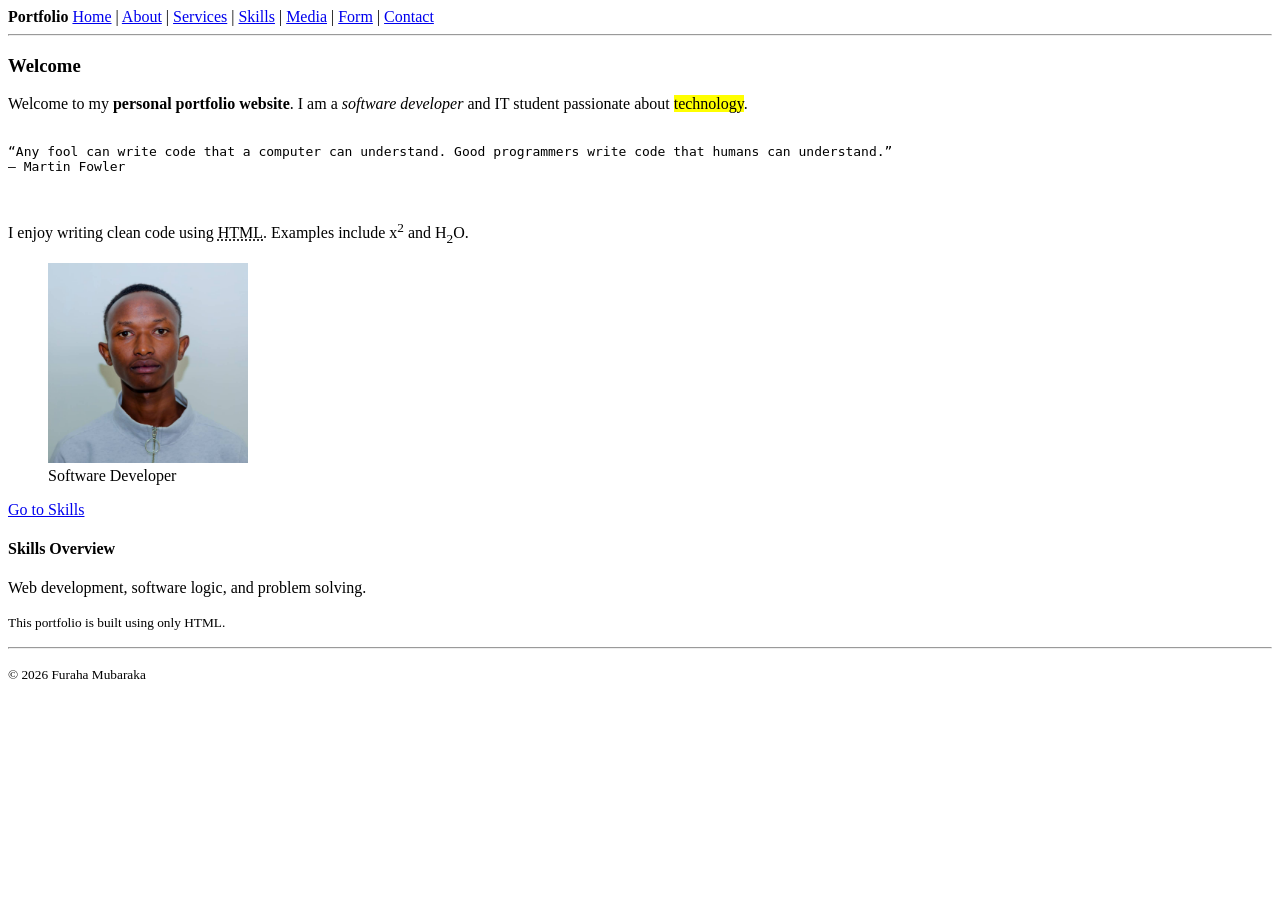
==== index.html @ af7d1ec2 "Add files via upload Upload portfolio HTML Files" ====
<!DOCTYPE html>
<html lang="en">
<head>
    <meta charset="UTF-8">
    <link rel="icon" href="logo.jpeg">
    <title>Furaha Mubaraka | Software Developer Portfolio</title>
</head>
<body>

<header>
    <nav>
       <strong>Portfolio</strong> 
        <a href="index.html">Home</a> |
        <a href="about.html">About</a> |
        <a href="services.html">Services</a> |
        <a href="skills.html">Skills</a> |
        <a href="media.html">Media</a> |
        <a href="form.html">Form</a> |
        <a href="contact.html">Contact</a>
    </nav>
    <hr>
</header>

<main>
    <section>
        <h3>Welcome</h3>

        <p>
            Welcome to my <strong>personal portfolio website</strong>.
            I am a <em>software developer</em> and IT student passionate about
            <mark>technology</mark>.
        </p>
        <pre>
            <code>
“Any fool can write code that a computer can understand. Good programmers write code that humans can understand.”
― Martin Fowler
            </code>
        </pre>

        <p>
            I enjoy writing clean code using
            <abbr title="HyperText Markup Language">HTML</abbr>.
            Examples include x<sup>2</sup> and H<sub>2</sub>O.
        </p>

        <figure>
            <img src="profile.jpeg" alt="Profile Image" width="200">
            <figcaption>Software Developer</figcaption>
        </figure>

        <p>
            <a href="skills.html">Go to Skills</a>
        </p>
    </section>

    <section id="skills">
        <h4>Skills Overview</h4>
        <p>Web development, software logic, and problem solving.</p>
    </section>

    <aside>
        <p><small>This portfolio is built using only HTML.</small></p>
    </aside>
</main>

<footer>
    <hr>
    <p><small>&copy; 2026 Furaha Mubaraka</small></p>
</footer>

</body>
</html>
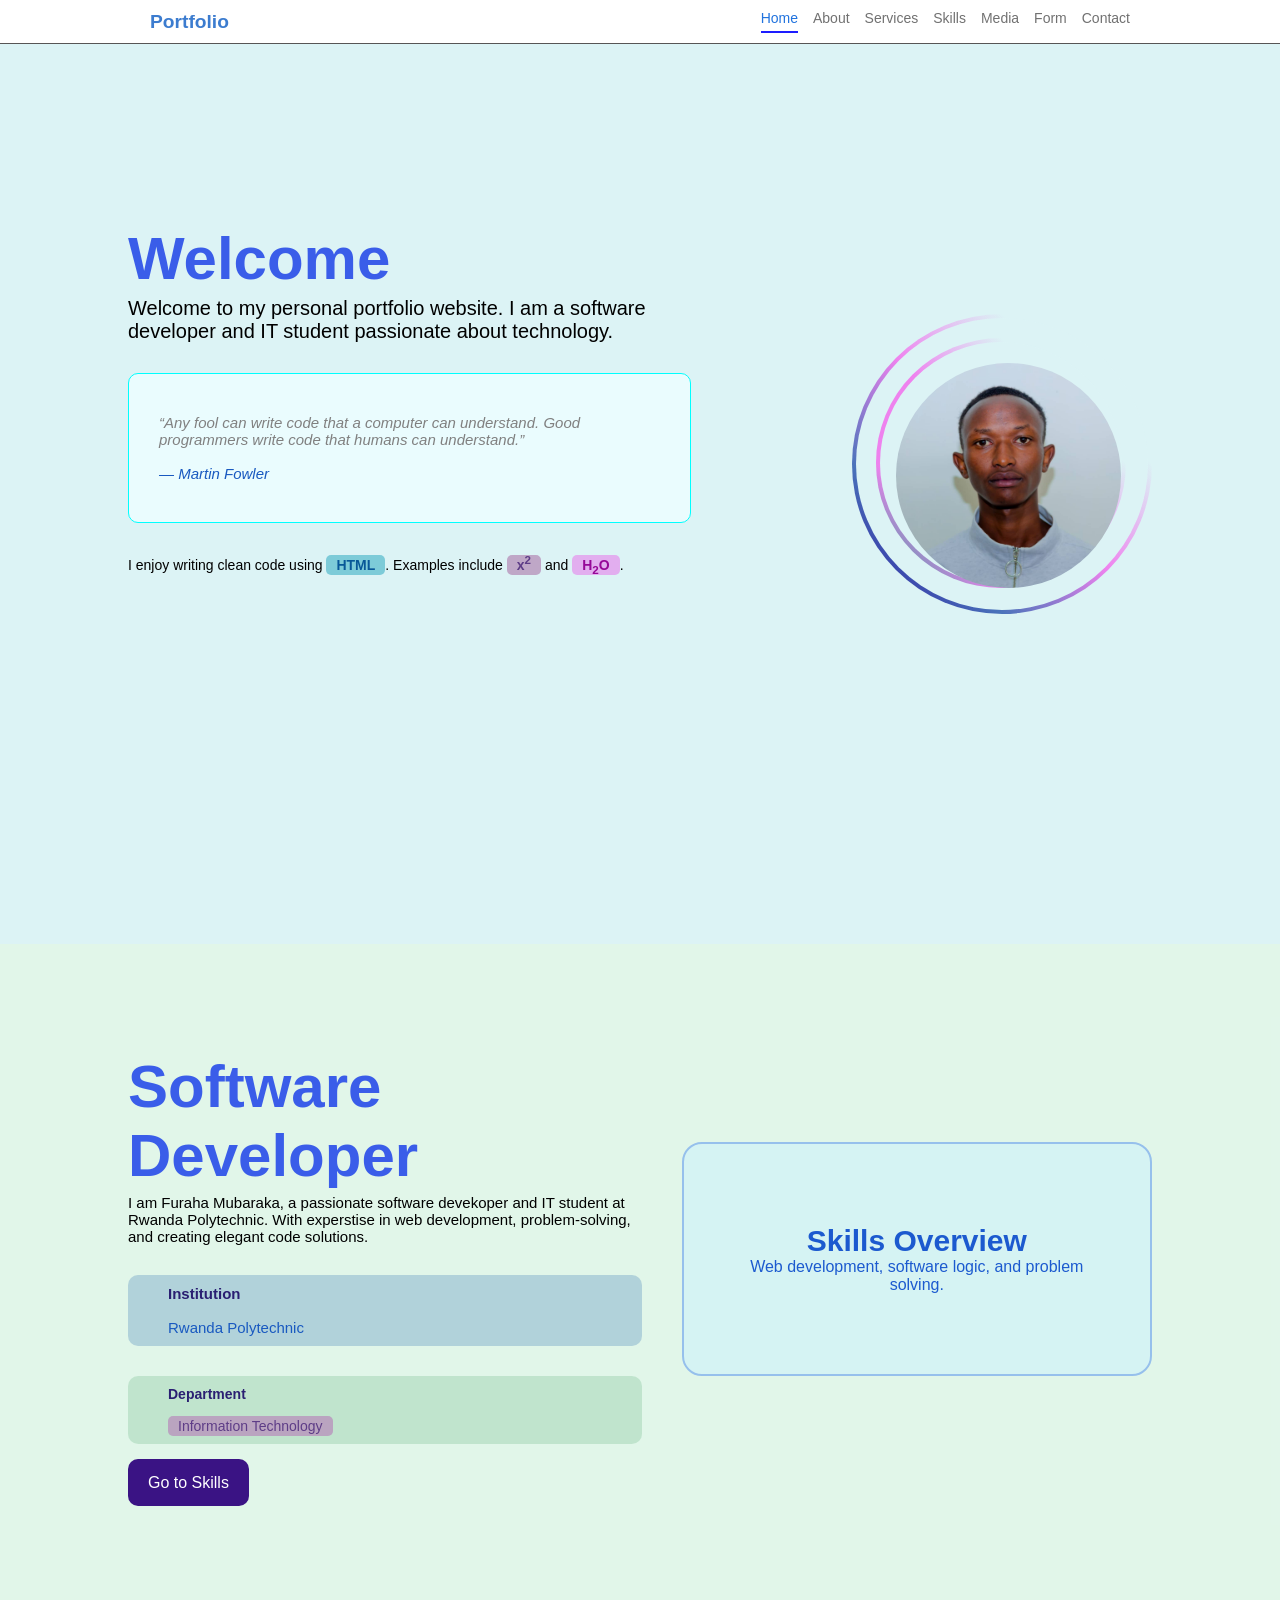
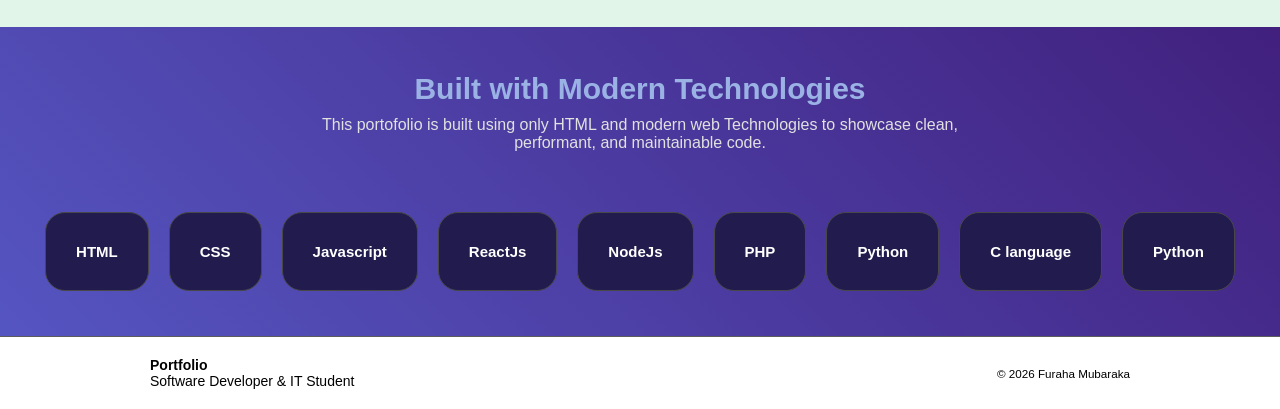
==== commit 634443ad: "Adding Css in project" ====
--- a/index.html
+++ b/index.html
@@ -4,67 +4,129 @@
     <meta charset="UTF-8">
     <link rel="icon" href="logo.jpeg">
     <title>Furaha Mubaraka | Software Developer Portfolio</title>
+    <link rel="stylesheet" href="css/portfolio.css">
+    <link rel="stylesheet" href="css/index.css">
 </head>
 <body>
 
 <header>
     <nav>
-       <strong>Portfolio</strong> 
-        <a href="index.html">Home</a> |
-        <a href="about.html">About</a> |
-        <a href="services.html">Services</a> |
-        <a href="skills.html">Skills</a> |
-        <a href="media.html">Media</a> |
-        <a href="form.html">Form</a> |
-        <a href="contact.html">Contact</a>
+        <div class="Portfolio">
+            <strong>Portfolio</strong> 
+        </div>
+        <div class="Anchors">
+            <a href="index.html">Home</a> 
+            <a href="about.html">About</a> 
+            <a href="services.html">Services</a> 
+            <a href="skills.html">Skills</a> 
+            <a href="media.html">Media</a> 
+            <a href="form.html">Form</a> 
+            <a href="contact.html">Contact</a>
+        </div>
     </nav>
-    <hr>
 </header>
 
 <main>
-    <section>
-        <h3>Welcome</h3>
-
-        <p>
-            Welcome to my <strong>personal portfolio website</strong>.
-            I am a <em>software developer</em> and IT student passionate about
-            <mark>technology</mark>.
+    <section class="landingpage">
+        <div class="all-classified">
+            <div class="section1">
+                    <h3>Welcome</h3>
+        <p class="p1">
+            Welcome to my personal portfolio website.
+            I am a software developer and IT student passionate about
+            technology.
         </p>
-        <pre>
-            <code>
+        <p class="pre">
 “Any fool can write code that a computer can understand. Good programmers write code that humans can understand.”
-― Martin Fowler
-            </code>
-        </pre>
+<br><br> <span>― Martin Fowler</span>
+        </p>
 
         <p>
             I enjoy writing clean code using
             <abbr title="HyperText Markup Language">HTML</abbr>.
-            Examples include x<sup>2</sup> and H<sub>2</sub>O.
+            Examples include <span>x<sup>2</sup></span> and <span class="span">H<sub>2</sub>O</span>.
         </p>
-
-        <figure>
-            <img src="profile.jpeg" alt="Profile Image" width="200">
-            <figcaption>Software Developer</figcaption>
-        </figure>
-
+        </div>
+        <div class="section2">
+            <div class="circle1">
+            <div class="circle2">
+            </div></div>
+            <div class="center">
+                <img src="profile.jpeg" alt="Profile Image" width="225">
+            </div>
+            
+        </div>
+        </div>  
+    </section>
+    <section class="sectcn2">
+        <div class="all-classified2">
+            <div class="section1">
+                    <h3>Software Developer</h3>
+        <p class="p12">
+            I am Furaha Mubaraka, a passionate software devekoper and IT student at Rwanda
+            Polytechnic. With experstise in web development, problem-solving, and creating
+            elegant code solutions.
+        </p>
+        <p class="pre12">
+            <strong>Institution</strong>
+<br><br> <span>Rwanda Polytechnic</span>
+        </p>
+        <p class="pre22">
+            <strong>Department</strong>
+<br><br> <span>Information Technology</span>
+        </p>
         <p>
             <a href="skills.html">Go to Skills</a>
         </p>
-    </section>
-
-    <section id="skills">
+        </div>
+        <div class="section2">
+            <section id="skills">
         <h4>Skills Overview</h4>
         <p>Web development, software logic, and problem solving.</p>
     </section>
-
-    <aside>
-        <p><small>This portfolio is built using only HTML.</small></p>
-    </aside>
+        </div>
+        </div>  
+    </section>
+    <section class="section3">
+        <h3>Built with Modern Technologies</h3>
+        <p>This portofolio is built using only HTML and modern web Technologies to showcase clean, <br> performant, and maintainable code.</p>
+        <div class="cards">
+            <div class="card">
+                <h2>HTML</h2>
+            </div>
+            <div class="card">
+                <h2>CSS</h2>
+            </div>
+            <div class="card">
+                <h2>Javascript</h2>
+            </div>
+            <div class="card">
+                <h2>ReactJs</h2>
+            </div>
+            <div class="card">
+                <h2>NodeJs</h2>
+            </div>
+            <div class="card">
+                <h2>PHP</h2>
+            </div>
+            <div class="card">
+                <h2>Python</h2>
+            </div>
+            <div class="card">
+                <h2>C language</h2>
+            </div>
+            <div class="card">
+                <h2>Python</h2>
+            </div>
+        </div>
+    </section>
 </main>
 
 <footer>
-    <hr>
+    <div class="tagname">
+        <h4>Portfolio</h4>
+        <p>Software Developer & IT Student</p>
+    </div>
     <p><small>&copy; 2026 Furaha Mubaraka</small></p>
 </footer>
 
--- a/css/portfolio.css
+++ b/css/portfolio.css
@@ -0,0 +1,55 @@
+*{
+    margin: 0;
+    padding: 0;
+    box-sizing: border-box;
+}
+body{
+    font-family: 'Segoe UI', Tahoma, Geneva, Verdana, sans-serif;
+}
+header{
+    width: 100%;
+    padding: 10px 150px;
+    border-bottom: 1px solid rgb(87, 85, 85);
+    && nav{
+        display: flex;
+        justify-content: space-between;
+        align-items: center;
+        && .Portfolio{
+            font-size: 1.2rem;
+            color: rgb(60, 124, 207);
+        }
+    }
+}
+header nav .Anchors{
+    display: flex;
+    gap: 15px;
+}
+header nav .Anchors a{
+    font-size: 14px;
+    color: rgb(113, 113, 113);
+    text-decoration: none;
+    padding: 0px 0px 5px 0px;
+}
+header nav .Anchors a:hover{
+    color: rgb(27, 90, 173);
+    border-bottom: 2px solid rgb(29, 29, 255);
+}
+main .allhaveit{
+background-color: rgb(227, 252, 254);
+ padding: 50px 150px;
+ && h1{
+    color: rgb(21, 90, 164);
+    font-size: 40px;
+ }
+
+}
+
+footer{
+    display: flex;
+    justify-content: space-between;
+    align-items: center;
+    border-top: 1px solid rgb(93, 92, 92);
+    padding: 20px  150px;
+    font-size: 14px;
+    font-family: 'Segoe UI', Tahoma, Geneva, Verdana, sans-serif;
+}
--- a/css/index.css
+++ b/css/index.css
@@ -0,0 +1,242 @@
+.Anchors a:nth-child(1){
+    color: rgb(33, 115, 222);
+    border-bottom: 2px solid rgb(29, 29, 255);
+}
+main .landingpage{
+    display: flex;
+    width: 100%;
+    height: 100vh;
+    background-color: rgb(220, 243, 245);
+}
+.all-classified{
+    margin: 0 auto;
+    width: 80%;
+    display: flex;
+    justify-content: space-between;
+    gap: 40px;
+    padding: 20vh 0vh 0vh 0vh;
+    font-family: 'Lucida Sans', 'Lucida Sans Regular', 'Lucida Grande', 'Lucida Sans Unicode', Geneva, Verdana, sans-serif;
+}
+.all-classified2{
+    margin: 0 auto;
+    width: 80%;
+    display: flex;
+    justify-content: space-between;
+    gap: 40px;
+    padding: 5vh 0vh;
+    font-family: 'Lucida Sans', 'Lucida Sans Regular', 'Lucida Grande', 'Lucida Sans Unicode', Geneva, Verdana, sans-serif;
+}
+main .section1{
+    width: 55%;
+    && h3{
+        font-size: 60px;
+        color: rgb(58, 93, 233);
+    }
+    && .p1{
+        margin: 4px 0px 30px 0px;
+        font-size: 20px;
+        font-family: 'Segoe UI', Tahoma, Geneva, Verdana, sans-serif;
+    }
+    && .p12{
+        margin: 4px 0px 30px 0px;
+        font-size: 15px;
+        font-family: 'Segoe UI', Tahoma, Geneva, Verdana, sans-serif;
+    }
+    && .pre{
+        border: 1px solid cyan;
+        border-radius: 10px;
+        padding: 40px 30px;
+        text-overflow: none;
+        background-color: rgb(234, 252, 254);
+        font-size: 15px;
+        font-family: 'Lucida Sans', 'Lucida Sans Regular', 'Lucida Grande', 'Lucida Sans Unicode', Geneva, Verdana, sans-serif;
+        font-style: italic;
+        font-weight: 300;
+        color: grey;
+        && span{
+            color: rgb(25, 89, 192);
+        }
+
+    }
+    && p:nth-child(4){
+        font-size: 14px;
+        margin: 30px 0px;
+        font-family: 'Segoe UI', Tahoma, Geneva, Verdana, sans-serif;
+        && abbr{
+            background-color: rgba(105, 195, 211, 0.822);
+            padding:2px 10px;
+            text-decoration: none;
+            border-radius: 5px;
+            font-weight: bolder;
+            color: rgb(8, 88, 152);
+        }
+        && span{
+            background-color: rgba(185, 150, 189, 0.82);
+            padding:2px 10px;
+            text-decoration: none;
+            border-radius: 5px;
+            font-weight: bolder;
+            color: rgb(94, 61, 135);
+        }
+        && .span{
+            background-color: rgba(227, 160, 239, 0.822);
+            padding:2px 10px;
+            text-decoration: none;
+            border-radius: 5px;
+            font-weight: bolder;
+            color: rgb(150, 8, 152);
+        }
+    }
+}
+main  .section2{
+    position: relative;
+    margin: 10vh 0vh 0vh 0vh;
+}
+main .all-classified .section2 .circle1{
+    position: relative;
+    display: flex;
+    justify-content: center;
+    align-items: center;
+    border: 4px solid transparent;
+    background: 
+    linear-gradient(rgb(220, 243, 245),rgb(220, 243, 245)) padding-box,
+    linear-gradient(45deg, rgb(40, 14, 156),rgb(74, 115, 186),violet,transparent,transparent) border-box;
+    border-radius: 100%;
+    width: 300px;
+    height: 300px;
+    animation: circle1 6s linear infinite;
+    
+}
+main .all-classified .section2 .circle2{
+    position: absolute;
+    inset: 20px;
+    display: flex;
+    justify-content: center;
+    align-items: center;
+    border: 4px solid transparent;
+    background: 
+    linear-gradient(rgb(220, 243, 245),rgb(220, 243, 245)) padding-box,
+    linear-gradient(45deg, rgb(20, 160, 137),violet,violet,transparent,transparent) border-box;
+    border-radius: 100%;
+    width: 250px;
+    height: 250px;
+    animation: circle2 3s linear infinite;
+}
+.section2 .center{
+    position: absolute;
+    inset: 0;
+    display: flex;
+    justify-content: center;
+    align-items: center;
+    animation: none;
+    transform: none;
+    height: 250px;
+    width: 250px;
+    margin: 4vh 3.5vh ;
+}
+.section2  img{
+    object-fit: contain;
+    border-radius: 100%;
+    animation: float 2.5s ease-in-out infinite;
+}
+@keyframes circle1 { 
+    from{
+        transform: rotate(0deg);
+    }  
+    to{
+        transform: rotate(-360deg);
+    }
+}
+@keyframes float { 
+    0%{
+        transform: translateY(5px);
+    }
+    50%{
+        transform: translateY(-15px);
+    }
+    100%{
+        transform: translateY(5px);
+    }
+}
+@keyframes circle2 {   
+    from{
+        transform: rotate(0deg);
+    }
+    to{
+        transform: rotate(360deg);
+    }
+}
+.sectcn2{
+    background-color: rgba(220, 245, 230, 0.858);
+    padding: 7vh 0vh 10vh 0vh;
+    && p a{
+        background-color: rgb(58, 19, 132);
+        padding: 15px 20px;
+        border-radius: 10px;
+        text-decoration: none;
+        color: white;
+    }
+}
+.sectcn2  .pre12{
+    border-radius: 10px;
+    padding: 10px 40px;
+    background-color: rgba(165, 200, 215, 0.783);
+    font-size: 15px;
+    font-family: 'Lucida Sans', 'Lucida Sans Regular', 'Lucida Grande', 'Lucida Sans Unicode', Geneva, Verdana, sans-serif;
+    font-weight: 300;
+    color: rgb(42, 31, 114);
+    && span{
+        color: rgb(25, 89, 192);
+    }
+}
+.sectcn2  .pre22{
+    border-radius: 10px;
+    padding: 10px 40px;
+    background-color: rgba(165, 215, 182, 0.537);
+    font-size: 15px;
+    font-family: 'Lucida Sans', 'Lucida Sans Regular', 'Lucida Grande', 'Lucida Sans Unicode', Geneva, Verdana, sans-serif;
+    font-weight: 300;
+    color: rgb(42, 31, 114);
+    && span{
+        color: rgb(25, 89, 192);
+    }
+}
+#skills{
+    text-align: center;
+    padding: 80px 60px;
+    border-radius: 20px;
+    border: 2px solid rgb(150, 192, 236);
+    background-color: rgb(213, 243, 243);
+    color: rgb(28, 90, 207);
+    && h4{
+        font-size: 30px;
+    }
+}
+.section3{
+    background: linear-gradient(45deg, rgb(85, 85, 193),rgb(65, 32, 126));
+    text-align: center;
+    padding: 5vh 0vh;
+    && h3{
+        color: rgb(155, 178, 229);
+        font-size: 30px;
+        margin: 0px 0px 10px 0px;
+    }
+    && p{
+        color: rgb(225, 225, 225);
+        margin-bottom: 60px;
+    }
+}
+.section3 .cards{
+    display: flex;
+    justify-content: center;
+    align-items: center;
+    gap: 20px;
+    && .card{
+        font-size: 10px;
+        padding: 30px;
+        background-color: rgb(33, 28, 77);
+        border-radius: 20px;
+        border: 1px solid rgb(72, 72, 72);
+        color: white;
+    }
+}
